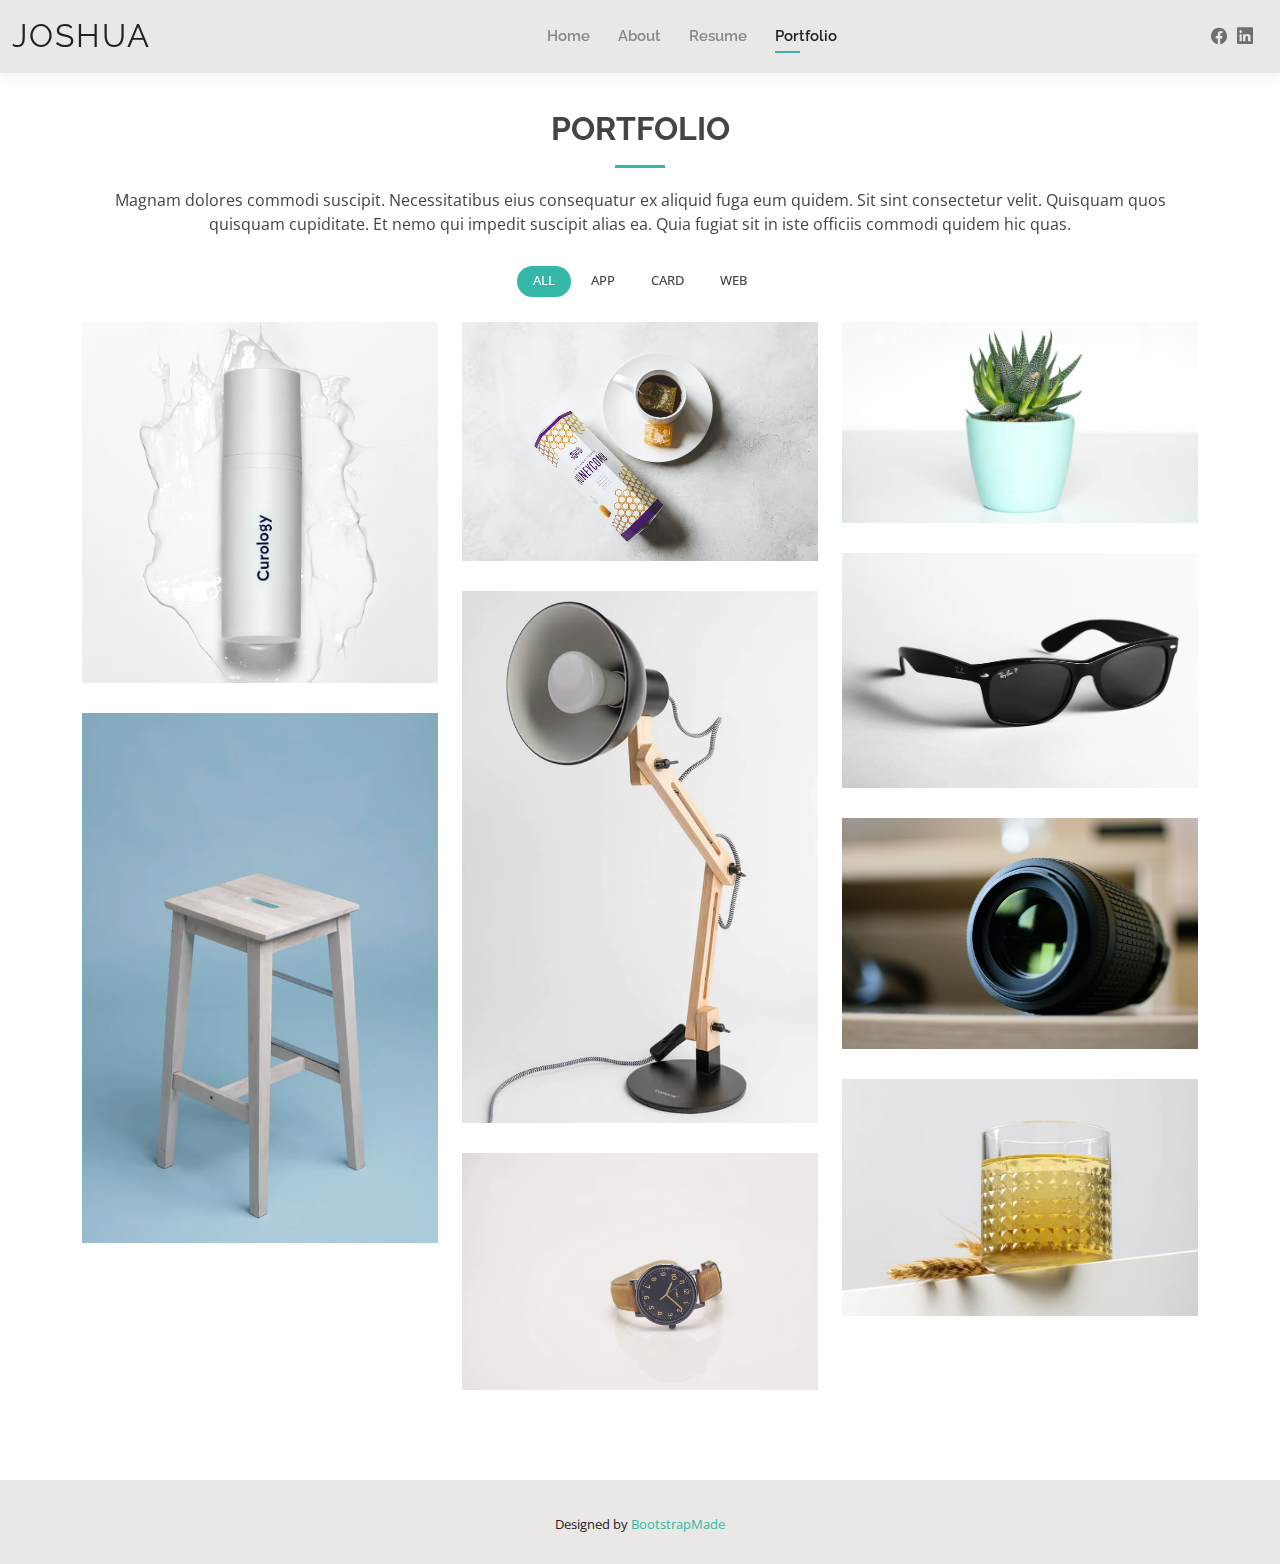
==== portfolio.html @ c03aaf52 "commit" ====
<!DOCTYPE html>
<html lang="en">

<head>
  <meta charset="utf-8">
  <meta content="width=device-width, initial-scale=1.0" name="viewport">

  <title>Portfolio - Kelly Bootstrap Template</title>
  <meta content="" name="description">
  <meta content="" name="keywords">

  <!-- Favicons -->
  <link href="assets/img/favicon.png" rel="icon">
  <link href="assets/img/apple-touch-icon.png" rel="apple-touch-icon">

  <!-- Google Fonts -->
  <link href="https://fonts.googleapis.com/css?family=Open+Sans:300,300i,400,400i,600,600i,700,700i|Raleway:300,300i,400,400i,500,500i,600,600i,700,700i|Poppins:300,300i,400,400i,500,500i,600,600i,700,700i" rel="stylesheet">

  <!-- Vendor CSS Files -->
  <link href="assets/vendor/aos/aos.css" rel="stylesheet">
  <link href="assets/vendor/bootstrap/css/bootstrap.min.css" rel="stylesheet">
  <link href="assets/vendor/bootstrap-icons/bootstrap-icons.css" rel="stylesheet">
  <link href="assets/vendor/boxicons/css/boxicons.min.css" rel="stylesheet">
  <link href="assets/vendor/glightbox/css/glightbox.min.css" rel="stylesheet">
  <link href="assets/vendor/swiper/swiper-bundle.min.css" rel="stylesheet">

  <!-- Template Main CSS File -->
  <link href="assets/css/style.css" rel="stylesheet">

  <!-- =======================================================
  * Template Name: Kelly - v4.1.0
  * Template URL: https://bootstrapmade.com/kelly-free-bootstrap-cv-resume-html-template/
  * Author: BootstrapMade.com
  * License: https://bootstrapmade.com/license/
  ======================================================== -->
</head>

<body>

  <!-- ======= Header ======= -->
  <header id="header" class="fixed-top">
    <div class="container-fluid d-flex justify-content-between align-items-center">

      <h1 class="logo me-auto me-lg-0"><a href="index.html">JOSHUA</a></h1>
      <!-- Uncomment below if you prefer to use an image logo -->
      <!-- <a href="index.html" class="logo"><img src="assets/img/logo.png" alt="" class="img-fluid"></a>-->

      <nav id="navbar" class="navbar order-last order-lg-0">
        <ul>
          <li><a href="index.html">Home</a></li>
          <li><a href="about.html">About</a></li>
          <li><a href="resume.html">Resume</a></li>
          <!-- <li><a href="services.html">Services</a></li> -->
          <li><a class="active" href="portfolio.html">Portfolio</a></li>
          <!-- <li><a href="contact.html">Contact</a></li> -->
        </ul>
        <i class="bi bi-list mobile-nav-toggle"></i>
      </nav><!-- .navbar -->

      <div class="header-social-links">
        <!-- <a href="#" class="twitter"><i class="bi bi-twitter"></i></a> -->
        <a href="https://www.facebook.com/joshua.sartin/" class="facebook"><i class="bi bi-facebook"></i></a>
        <!-- <a href="#" class="instagram"><i class="bi bi-instagram"></i></a> -->
        <a href="https://www.linkedin.com/in/joshuamsartin/" class="linkedin"><i class="bi bi-linkedin"></i></i></a>
      </div>

    </div>

  </header><!-- End Header -->

  <main id="main">

    <!-- ======= Portfolio Section ======= -->
    <section id="portfolio" class="portfolio">
      <div class="container" data-aos="fade-up">

        <div class="section-title">
          <h2>Portfolio</h2>
          <p>Magnam dolores commodi suscipit. Necessitatibus eius consequatur ex aliquid fuga eum quidem. Sit sint consectetur velit. Quisquam quos quisquam cupiditate. Et nemo qui impedit suscipit alias ea. Quia fugiat sit in iste officiis commodi quidem hic quas.</p>
        </div>

        <div class="row" data-aos="fade-up" data-aos-delay="100">
          <div class="col-lg-12 d-flex justify-content-center">
            <ul id="portfolio-flters">
              <li data-filter="*" class="filter-active">All</li>
              <li data-filter=".filter-app">App</li>
              <li data-filter=".filter-card">Card</li>
              <li data-filter=".filter-web">Web</li>
            </ul>
          </div>
        </div>

        <div class="row portfolio-container" data-aos="fade-up" data-aos-delay="200">

          <div class="col-lg-4 col-md-6 portfolio-item filter-app">
            <div class="portfolio-wrap">
              <img src="assets/img/portfolio/portfolio-1.jpg" class="img-fluid" alt="">
              <div class="portfolio-info">
                <h4>App 1</h4>
                <p>App</p>
                <div class="portfolio-links">
                  <a href="assets/img/portfolio/portfolio-1.jpg" data-gallery="portfolioGallery" class="portfolio-lightbox" title="App 1"><i class="bx bx-plus"></i></a>
                  <a href="portfolio-details.html" class="portfolio-details-lightbox" data-glightbox="type: external" title="Portfolio Details"><i class="bx bx-link"></i></a>
                </div>
              </div>
            </div>
          </div>

          <div class="col-lg-4 col-md-6 portfolio-item filter-web">
            <div class="portfolio-wrap">
              <img src="assets/img/portfolio/portfolio-2.jpg" class="img-fluid" alt="">
              <div class="portfolio-info">
                <h4>Web 3</h4>
                <p>Web</p>
                <div class="portfolio-links">
                  <a href="assets/img/portfolio/portfolio-2.jpg" data-gallery="portfolioGallery" class="portfolio-lightbox" title="Web 3"><i class="bx bx-plus"></i></a>
                  <a href="portfolio-details.html" class="portfolio-details-lightbox" data-glightbox="type: external" title="Portfolio Details"><i class="bx bx-link"></i></a>
                </div>
              </div>
            </div>
          </div>

          <div class="col-lg-4 col-md-6 portfolio-item filter-app">
            <div class="portfolio-wrap">
              <img src="assets/img/portfolio/portfolio-3.jpg" class="img-fluid" alt="">
              <div class="portfolio-info">
                <h4>App 2</h4>
                <p>App</p>
                <div class="portfolio-links">
                  <a href="assets/img/portfolio/portfolio-3.jpg" data-gallery="portfolioGallery" class="portfolio-lightbox" title="App 2"><i class="bx bx-plus"></i></a>
                  <a href="portfolio-details.html" class="portfolio-details-lightbox" data-glightbox="type: external" title="Portfolio Details"><i class="bx bx-link"></i></a>
                </div>
              </div>
            </div>
          </div>

          <div class="col-lg-4 col-md-6 portfolio-item filter-card">
            <div class="portfolio-wrap">
              <img src="assets/img/portfolio/portfolio-4.jpg" class="img-fluid" alt="">
              <div class="portfolio-info">
                <h4>Card 2</h4>
                <p>Card</p>
                <div class="portfolio-links">
                  <a href="assets/img/portfolio/portfolio-4.jpg" data-gallery="portfolioGallery" class="portfolio-lightbox" title="Card 2"><i class="bx bx-plus"></i></a>
                  <a href="portfolio-details.html" class="portfolio-details-lightbox" data-glightbox="type: external" title="Portfolio Details"><i class="bx bx-link"></i></a>
                </div>
              </div>
            </div>
          </div>

          <div class="col-lg-4 col-md-6 portfolio-item filter-web">
            <div class="portfolio-wrap">
              <img src="assets/img/portfolio/portfolio-5.jpg" class="img-fluid" alt="">
              <div class="portfolio-info">
                <h4>Web 2</h4>
                <p>Web</p>
                <div class="portfolio-links">
                  <a href="assets/img/portfolio/portfolio-5.jpg" data-gallery="portfolioGallery" class="portfolio-lightbox" title="Web 2"><i class="bx bx-plus"></i></a>
                  <a href="portfolio-details.html" class="portfolio-details-lightbox" data-glightbox="type: external" title="Portfolio Details"><i class="bx bx-link"></i></a>
                </div>
              </div>
            </div>
          </div>

          <div class="col-lg-4 col-md-6 portfolio-item filter-app">
            <div class="portfolio-wrap">
              <img src="assets/img/portfolio/portfolio-6.jpg" class="img-fluid" alt="">
              <div class="portfolio-info">
                <h4>App 3</h4>
                <p>App</p>
                <div class="portfolio-links">
                  <a href="assets/img/portfolio/portfolio-6.jpg" data-gallery="portfolioGallery" class="portfolio-lightbox" title="App 3"><i class="bx bx-plus"></i></a>
                  <a href="portfolio-details.html" class="portfolio-details-lightbox" data-glightbox="type: external" title="Portfolio Details"><i class="bx bx-link"></i></a>
                </div>
              </div>
            </div>
          </div>

          <div class="col-lg-4 col-md-6 portfolio-item filter-card">
            <div class="portfolio-wrap">
              <img src="assets/img/portfolio/portfolio-7.jpg" class="img-fluid" alt="">
              <div class="portfolio-info">
                <h4>Card 1</h4>
                <p>Card</p>
                <div class="portfolio-links">
                  <a href="assets/img/portfolio/portfolio-7.jpg" data-gallery="portfolioGallery" class="portfolio-lightbox" title="Card 1"><i class="bx bx-plus"></i></a>
                  <a href="portfolio-details.html" class="portfolio-details-lightbox" data-glightbox="type: external" title="Portfolio Details"><i class="bx bx-link"></i></a>
                </div>
              </div>
            </div>
          </div>

          <div class="col-lg-4 col-md-6 portfolio-item filter-card">
            <div class="portfolio-wrap">
              <img src="assets/img/portfolio/portfolio-8.jpg" class="img-fluid" alt="">
              <div class="portfolio-info">
                <h4>Card 3</h4>
                <p>Card</p>
                <div class="portfolio-links">
                  <a href="assets/img/portfolio/portfolio-8.jpg" data-gallery="portfolioGallery" class="portfolio-lightbox" title="Card 3"><i class="bx bx-plus"></i></a>
                  <a href="portfolio-details.html" class="portfolio-details-lightbox" data-glightbox="type: external" title="Portfolio Details"><i class="bx bx-link"></i></a>
                </div>
              </div>
            </div>
          </div>

          <div class="col-lg-4 col-md-6 portfolio-item filter-web">
            <div class="portfolio-wrap">
              <img src="assets/img/portfolio/portfolio-9.jpg" class="img-fluid" alt="">
              <div class="portfolio-info">
                <h4>Web 3</h4>
                <p>Web</p>
                <div class="portfolio-links">
                  <a href="assets/img/portfolio/portfolio-9.jpg" data-gallery="portfolioGallery" class="portfolio-lightbox" title="Web 3"><i class="bx bx-plus"></i></a>
                  <a href="portfolio-details.html" class="portfolio-details-lightbox" data-glightbox="type: external" title="Portfolio Details"><i class="bx bx-link"></i></a>
                </div>
              </div>
            </div>
          </div>

        </div>

      </div>
    </section><!-- End Portfolio Section -->

  </main><!-- End #main -->

  <!-- ======= Footer ======= -->
  <footer id="footer">
    <div class="container">
      <div class="copyright">
        <!-- &copy; Copyright <strong><span>Kelly</span></strong>. All Rights Reserved -->
      </div>
      <div class="credits">
        <!-- All the links in the footer should remain intact. -->
        <!-- You can delete the links only if you purchased the pro version. -->
        <!-- Licensing information: https://bootstrapmade.com/license/ -->
        <!-- Purchase the pro version with working PHP/AJAX contact form: https://bootstrapmade.com/kelly-free-bootstrap-cv-resume-html-template/ -->
        Designed by <a href="https://bootstrapmade.com/">BootstrapMade</a>
      </div>
    </div>
  </footer><!-- End  Footer -->

  <div id="preloader"></div>
  <a href="#" class="back-to-top d-flex align-items-center justify-content-center"><i class="bi bi-arrow-up-short"></i></a>

  <!-- Vendor JS Files -->
  <script src="assets/vendor/aos/aos.js"></script>
  <script src="assets/vendor/bootstrap/js/bootstrap.bundle.min.js"></script>
  <script src="assets/vendor/glightbox/js/glightbox.min.js"></script>
  <script src="assets/vendor/isotope-layout/isotope.pkgd.min.js"></script>
  <script src="assets/vendor/php-email-form/validate.js"></script>
  <script src="assets/vendor/purecounter/purecounter.js"></script>
  <script src="assets/vendor/swiper/swiper-bundle.min.js"></script>
  <script src="assets/vendor/waypoints/noframework.waypoints.js"></script>

  <!-- Template Main JS File -->
  <script src="assets/js/main.js"></script>

</body>

</html>
---- assets/css/style.css ----
/**
* Template Name: Kelly - v4.1.0
* Template URL: https://bootstrapmade.com/kelly-free-bootstrap-cv-resume-html-template/
* Author: BootstrapMade.com
* License: https://bootstrapmade.com/license/
*/

/*--------------------------------------------------------------
# General
--------------------------------------------------------------*/
body {
  font-family: "Open Sans", sans-serif;
  color: #444444;
}

a {
  color: #34b7a7;
  text-decoration: none;
}

a:hover {
  color: #51cdbe;
  text-decoration: none;
}

h1, h2, h3, h4, h5, h6 {
  font-family: "Raleway", sans-serif;
}

#main {
  margin-top: 50px;
}

@media (max-width: 992px) {
  #main {
    margin-top: 30px;
  }
}

/*--------------------------------------------------------------
# Preloader
--------------------------------------------------------------*/
#preloader {
  position: fixed;
  top: 0;
  left: 0;
  right: 0;
  bottom: 0;
  z-index: 9999;
  overflow: hidden;
  background: #fff;
}

#preloader:before {
  content: "";
  position: fixed;
  top: calc(50% - 30px);
  left: calc(50% - 30px);
  border: 6px solid #34b7a7;
  border-top-color: #dcf5f2;
  border-radius: 50%;
  width: 60px;
  height: 60px;
  -webkit-animation: animate-preloader 1s linear infinite;
  animation: animate-preloader 1s linear infinite;
}

@-webkit-keyframes animate-preloader {
  0% {
    transform: rotate(0deg);
  }
  100% {
    transform: rotate(360deg);
  }
}

@keyframes animate-preloader {
  0% {
    transform: rotate(0deg);
  }
  100% {
    transform: rotate(360deg);
  }
}

/*--------------------------------------------------------------
# Back to top button
--------------------------------------------------------------*/
.back-to-top {
  position: fixed;
  visibility: hidden;
  opacity: 0;
  right: 15px;
  bottom: 15px;
  z-index: 996;
  background: #34b7a7;
  width: 40px;
  height: 40px;
  border-radius: 50px;
  transition: all 0.4s;
}

.back-to-top i {
  font-size: 24px;
  color: #fff;
  line-height: 0;
}

.back-to-top:hover {
  background: #49cbbb;
  color: #fff;
}

.back-to-top.active {
  visibility: visible;
  opacity: 1;
}

/*--------------------------------------------------------------
# Header
--------------------------------------------------------------*/
#header {
  background: #e9e8e6;
  box-shadow: 0px 0px 25px 0 rgba(0, 0, 0, 0.08);
  z-index: 997;
  padding: 15px 0;
}

#header .logo {
  font-size: 32px;
  margin: 0;
  padding: 0;
  line-height: 1;
  font-weight: 400;
  letter-spacing: 2px;
  text-transform: uppercase;
}

#header .logo a {
  color: #222222;
}

#header .logo img {
  max-height: 40px;
}

@media (max-width: 992px) {
  #header .logo {
    font-size: 28px;
  }
}

/*--------------------------------------------------------------
# Header Social Links
--------------------------------------------------------------*/
.header-social-links {
  padding-right: 15px;
}

.header-social-links a {
  color: #6f6f6f;
  padding-left: 6px;
  display: inline-block;
  line-height: 0px;
  transition: 0.3s;
  font-size: 16px;
}

.header-social-links a:hover {
  color: #34b7a7;
}

/*--------------------------------------------------------------
# Navigation Menu
--------------------------------------------------------------*/
/**
* Desktop Navigation 
*/
.navbar {
  padding: 0;
}

.navbar ul {
  margin: 0;
  padding: 0;
  display: flex;
  list-style: none;
  align-items: center;
}

.navbar li {
  position: relative;
  padding: 10px 0 10px 28px;
}

.navbar a {
  display: flex;
  align-items: center;
  justify-content: space-between;
  font-family: "Raleway", sans-serif;
  font-size: 15px;
  font-weight: 600;
  color: #888888;
  white-space: nowrap;
  transition: 0.3s;
  position: relative;
}

.navbar a i {
  font-size: 12px;
  line-height: 0;
  margin-left: 5px;
}

.navbar > ul > li > a:before {
  content: "";
  position: absolute;
  width: 0;
  height: 2px;
  bottom: -5px;
  left: 0;
  background-color: #34b7a7;
  visibility: hidden;
  width: 0px;
  transition: all 0.3s ease-in-out 0s;
}

.navbar a:hover:before, .navbar li:hover > a:before, .navbar .active:before {
  visibility: visible;
  width: 25px;
}

.navbar a:hover, .navbar .active, .navbar li:hover > a {
  color: #222222;
}

.navbar .dropdown ul {
  display: block;
  position: absolute;
  left: 14px;
  top: calc(100% + 30px);
  margin: 0;
  padding: 10px 0;
  z-index: 99;
  opacity: 0;
  visibility: hidden;
  background: #fff;
  box-shadow: 0px 0px 30px rgba(127, 137, 161, 0.25);
  transition: 0.3s;
  border-radius: 4px;
}

.navbar .dropdown ul li {
  min-width: 200px;
  padding: 0;
}

.navbar .dropdown ul a {
  padding: 10px 20px;
  font-size: 15px;
  text-transform: none;
  font-weight: 600;
}

.navbar .dropdown ul a i {
  font-size: 12px;
}

.navbar .dropdown ul a:hover, .navbar .dropdown ul .active:hover, .navbar .dropdown ul li:hover > a {
  color: #34b7a7;
}

.navbar .dropdown:hover > ul {
  opacity: 1;
  top: 100%;
  visibility: visible;
}

.navbar .dropdown .dropdown ul {
  top: 0;
  left: calc(100% - 30px);
  visibility: hidden;
}

.navbar .dropdown .dropdown:hover > ul {
  opacity: 1;
  top: 0;
  left: 100%;
  visibility: visible;
}

@media (max-width: 1366px) {
  .navbar .dropdown .dropdown ul {
    left: -90%;
  }
  .navbar .dropdown .dropdown:hover > ul {
    left: -100%;
  }
}

/**
* Mobile Navigation 
*/
.mobile-nav-toggle {
  color: #222222;
  font-size: 28px;
  cursor: pointer;
  display: none;
  line-height: 0;
  transition: 0.5s;
}

.mobile-nav-toggle.bi-x {
  color: #fff;
}

@media (max-width: 991px) {
  .mobile-nav-toggle {
    display: block;
  }
  .navbar ul {
    display: none;
  }
}

.navbar-mobile {
  position: fixed;
  overflow: hidden;
  top: 0;
  right: 0;
  left: 0;
  bottom: 0;
  background: rgba(9, 9, 9, 0.9);
  transition: 0.3s;
  z-index: 999;
}

.navbar-mobile .mobile-nav-toggle {
  position: absolute;
  top: 15px;
  right: 15px;
}

.navbar-mobile ul {
  display: block;
  position: absolute;
  top: 55px;
  right: 15px;
  bottom: 15px;
  left: 15px;
  padding: 10px 0;
  border-radius: 10px;
  background-color: #fff;
  overflow-y: auto;
  transition: 0.3s;
}

.navbar-mobile a {
  font-size: 15px;
  padding-right: 15px;
  color: #222222;
}

.navbar-mobile a:hover, .navbar-mobile .active, .navbar-mobile li:hover > a {
  color: #34b7a7;
}

.navbar-mobile .getstarted {
  margin: 15px;
}

.navbar-mobile .dropdown ul {
  position: static;
  display: none;
  margin: 10px 20px;
  padding: 10px 0;
  z-index: 99;
  opacity: 1;
  visibility: visible;
  background: #fff;
  box-shadow: 0px 0px 30px rgba(127, 137, 161, 0.25);
}

.navbar-mobile .dropdown ul li {
  min-width: 200px;
}

.navbar-mobile .dropdown ul a {
  padding: 10px 20px;
}

.navbar-mobile .dropdown ul a i {
  font-size: 12px;
}

.navbar-mobile .dropdown ul a:hover, .navbar-mobile .dropdown ul .active:hover, .navbar-mobile .dropdown ul li:hover > a {
  color: #34b7a7;
}

.navbar-mobile .dropdown > .dropdown-active {
  display: block;
}

/*--------------------------------------------------------------
# Hero Section
--------------------------------------------------------------*/
#hero {
  width: 100%;
  height: 100vh;
  background: url("../img/hero-bg.jpg") top right;
  background-size: cover;
}

#hero .container {
  padding-top: 70px;
  position: relative;
}

@media (max-width: 992px) {
  #hero .container {
    padding-top: 58px;
  }
}

#hero h1 {
  margin: 0;
  font-size: 48px;
  font-weight: 700;
  line-height: 56px;
  color: #222222;
}

#hero h2 {
  color: #6f6f6f;
  margin: 10px 0 0 0;
  font-size: 22px;
}

#hero .btn-about {
  font-family: "Raleway", sans-serif;
  text-transform: uppercase;
  font-weight: 600;
  font-size: 12px;
  letter-spacing: 1px;
  display: inline-block;
  padding: 12px 40px;
  border-radius: 50px;
  transition: 0.5s;
  margin-top: 30px;
  color: #fff;
  background: #34b7a7;
}

#hero .btn-about:hover {
  background: #3dc8b7;
}

/* @media (min-width: 1024px) {
  #hero {
    background-attachment: fixed;
  }
} */

@media (max-width: 2000px) {
  #hero:before {
    content: "";
    background: rgba(255, 255, 255, 0.8);
    position: absolute;
    bottom: 0;
    top: 0;
    left: 0;
    right: 0;
  }
  #hero h1 {
    font-size: 28px;
    line-height: 36px;
  }
  #hero h2 {
    font-size: 18px;
    line-height: 24px;
  }
}

/*--------------------------------------------------------------
# Sections General
--------------------------------------------------------------*/
section {
  padding: 60px 0;
}

.section-bg {
  background-color: #e7f8f6;
}

.section-title {
  text-align: center;
  padding-bottom: 30px;
}

.section-title h2 {
  font-size: 32px;
  font-weight: bold;
  text-transform: uppercase;
  margin-bottom: 20px;
  padding-bottom: 20px;
  position: relative;
}

.section-title h2::after {
  content: '';
  position: absolute;
  display: block;
  width: 50px;
  height: 3px;
  background: #34b7a7;
  bottom: 0;
  left: calc(50% - 25px);
}

.section-title p {
  margin-bottom: 0;
}

/*--------------------------------------------------------------
# Cta
--------------------------------------------------------------*/
.cta {
  background: linear-gradient(rgba(0, 0, 0, 0.6), rgba(0, 0, 0, 0.6)), url("../img/bg-1.jpg") fixed center center;
  background-size: cover;
  padding: 80px 0;
}

.cta h3 {
  color: #fff;
  font-size: 28px;
  font-weight: 700;
}

.cta p {
  color: #fff;
}

.cta .cta-btn {
  font-family: "Raleway", sans-serif;
  text-transform: uppercase;
  font-weight: 500;
  font-size: 16px;
  letter-spacing: 1px;
  display: inline-block;
  padding: 8px 20px;
  border-radius: 2px;
  transition: 0.5s;
  margin: 10px;
  border: 2px solid #fff;
  color: #fff;
}

.cta .cta-btn:hover {
  background: #34b7a7;
  border: 2px solid #34b7a7;
}

@media (max-width: 1024px) {
  .cta {
    background-attachment: scroll;
  }
}

@media (min-width: 769px) {
  .cta .cta-btn-container {
    display: flex;
    align-items: center;
    justify-content: flex-end;
  }
}

/*--------------------------------------------------------------
# About
--------------------------------------------------------------*/
.about .content h3 {
  font-weight: 700;
  font-size: 26px;
  color: #555555;
}

.about .content ul {
  list-style: none;
  padding: 0;
}

.about .content ul li {
  padding-bottom: 10px;
}

.about .content ul i {
  font-size: 20px;
  padding-right: 2px;
  color: #34b7a7;
}

.about .content p:last-child {
  margin-bottom: 0;
}

/*--------------------------------------------------------------
# Skills
--------------------------------------------------------------*/
.skills .progress {
  height: 60px;
  display: block;
  background: none;
  border-radius: 0;
}

.skills .progress .skill {
  padding: 10px 0;
  margin: 0 0 6px 0;
  text-transform: uppercase;
  display: block;
  font-weight: 600;
  font-family: "Poppins", sans-serif;
  color: #222222;
}

.skills .progress .skill .val {
  float: right;
  font-style: normal;
}

.skills .progress-bar-wrap {
  background: #f3f3f3;
}

.skills .progress-bar {
  width: 1px;
  height: 10px;
  transition: .9s;
  background-color: #34b7a7;
}

/*--------------------------------------------------------------
# Facts
--------------------------------------------------------------*/
.facts .counters span {
  font-size: 48px;
  display: block;
  color: #34b7a7;
}

.facts .counters p {
  padding: 0;
  margin: 0 0 20px 0;
  font-family: "Raleway", sans-serif;
  font-size: 14px;
}

/*--------------------------------------------------------------
# Testimonials
--------------------------------------------------------------*/
.testimonials .section-header {
  margin-bottom: 40px;
}

.testimonials .testimonial-item {
  text-align: center;
}

.testimonials .testimonial-item .testimonial-img {
  width: 120px;
  border-radius: 50%;
  border: 4px solid #fff;
  margin: 0 auto;
}

.testimonials .testimonial-item h3 {
  font-size: 20px;
  font-weight: bold;
  margin: 10px 0 5px 0;
  color: #111;
}

.testimonials .testimonial-item h4 {
  font-size: 14px;
  color: #999;
  margin: 0 0 15px 0;
}

.testimonials .testimonial-item .quote-icon-left, .testimonials .testimonial-item .quote-icon-right {
  color: #c8efea;
  font-size: 26px;
}

.testimonials .testimonial-item .quote-icon-left {
  display: inline-block;
  left: -5px;
  position: relative;
}

.testimonials .testimonial-item .quote-icon-right {
  display: inline-block;
  right: -5px;
  position: relative;
  top: 10px;
}

.testimonials .testimonial-item p {
  font-style: italic;
  margin: 0 auto 15px auto;
}

@media (min-width: 992px) {
  .testimonials .testimonial-item p {
    width: 80%;
  }
}

.testimonials .swiper-pagination {
  margin-top: 20px;
  position: relative;
}

.testimonials .swiper-pagination .swiper-pagination-bullet {
  width: 12px;
  height: 12px;
  background-color: #fff;
  opacity: 1;
  border: 1px solid #34b7a7;
}

.testimonials .swiper-pagination .swiper-pagination-bullet-active {
  background-color: #34b7a7;
}

/*--------------------------------------------------------------
# Resume
--------------------------------------------------------------*/
.resume .resume-title {
  font-size: 26px;
  font-weight: 400;
  margin-top: 20px;
  margin-bottom: 20px;
  color: #222222;
}

.resume .resume-item {
  padding: 0 0 20px 20px;
  margin-top: -2px;
  border-left: 2px solid #34b7a7;
  position: relative;
}

.resume .resume-item h4 {
  line-height: 18px;
  font-size: 18px;
  font-weight: 600;
  font-family: "Poppins", sans-serif;
  color: #1d685f;
  margin-bottom: 10px;
}

.resume .resume-item h5 {
  font-size: 16px;
  background: #effbf9;
  padding: 5px 15px;
  display: inline-block;
  font-weight: 600;
  margin-bottom: 10px;
  color: #34b7a7;
}

.resume .resume-item ul {
  padding-left: 20px;
}

.resume .resume-item ul li {
  padding-bottom: 10px;
}

.resume .resume-item:last-child {
  padding-bottom: 0;
}

.resume .resume-item::before {
  content: "";
  position: absolute;
  width: 16px;
  height: 16px;
  border-radius: 50px;
  left: -9px;
  top: 0;
  background: #fff;
  border: 2px solid #34b7a7;
}

/*--------------------------------------------------------------
# Services
--------------------------------------------------------------*/
.services .icon-box {
  text-align: center;
  padding: 70px 20px 80px 20px;
  transition: all ease-in-out 0.3s;
  background: #fff;
  box-shadow: 0px 0 35px 0 rgba(0, 0, 0, 0.08);
}

.services .icon-box .icon {
  margin: 0 auto;
  width: 100px;
  height: 100px;
  display: flex;
  align-items: center;
  justify-content: center;
  transition: ease-in-out 0.3s;
  position: relative;
}

.services .icon-box .icon i {
  font-size: 36px;
  transition: 0.5s;
  position: relative;
}

.services .icon-box .icon svg {
  position: absolute;
  top: 0;
  left: 0;
}

.services .icon-box .icon svg path {
  transition: 0.5s;
  fill: #f5f5f5;
}

.services .icon-box h4 {
  font-weight: 600;
  margin: 10px 0 15px 0;
  font-size: 22px;
}

.services .icon-box h4 a {
  color: #222222;
  transition: ease-in-out 0.3s;
}

.services .icon-box p {
  line-height: 24px;
  font-size: 14px;
  margin-bottom: 0;
}

.services .iconbox-blue i {
  color: #47aeff;
}

.services .iconbox-blue:hover .icon i {
  color: #fff;
}

.services .iconbox-blue:hover .icon path {
  fill: #47aeff;
}

.services .iconbox-orange i {
  color: #ffa76e;
}

.services .iconbox-orange:hover .icon i {
  color: #fff;
}

.services .iconbox-orange:hover .icon path {
  fill: #ffa76e;
}

.services .iconbox-pink i {
  color: #e80368;
}

.services .iconbox-pink:hover .icon i {
  color: #fff;
}

.services .iconbox-pink:hover .icon path {
  fill: #e80368;
}

.services .iconbox-yellow i {
  color: #ffbb2c;
}

.services .iconbox-yellow:hover .icon i {
  color: #fff;
}

.services .iconbox-yellow:hover .icon path {
  fill: #ffbb2c;
}

.services .iconbox-red i {
  color: #ff5828;
}

.services .iconbox-red:hover .icon i {
  color: #fff;
}

.services .iconbox-red:hover .icon path {
  fill: #ff5828;
}

.services .iconbox-teal i {
  color: #11dbcf;
}

.services .iconbox-teal:hover .icon i {
  color: #fff;
}

.services .iconbox-teal:hover .icon path {
  fill: #11dbcf;
}

/*--------------------------------------------------------------
# Portfolio
--------------------------------------------------------------*/
.portfolio .portfolio-item {
  margin-bottom: 30px;
}

.portfolio #portfolio-flters {
  padding: 0;
  margin: 0 auto 20px auto;
  list-style: none;
  text-align: center;
}

.portfolio #portfolio-flters li {
  cursor: pointer;
  display: inline-block;
  padding: 8px 16px 10px 16px;
  font-size: 13px;
  font-weight: 500;
  line-height: 1;
  text-transform: uppercase;
  color: #444444;
  margin-bottom: 5px;
  transition: all 0.3s ease-in-out;
  border-radius: 50px;
}

.portfolio #portfolio-flters li:hover, .portfolio #portfolio-flters li.filter-active {
  color: #fff;
  background: #34b7a7;
}

.portfolio #portfolio-flters li:last-child {
  margin-right: 0;
}

.portfolio .portfolio-wrap {
  transition: 0.3s;
  position: relative;
  overflow: hidden;
  z-index: 1;
  background: rgba(34, 34, 34, 0.6);
}

.portfolio .portfolio-wrap::before {
  content: "";
  background: rgba(34, 34, 34, 0.6);
  position: absolute;
  left: 0;
  right: 0;
  top: 0;
  bottom: 0;
  transition: all ease-in-out 0.3s;
  z-index: 2;
  opacity: 0;
}

.portfolio .portfolio-wrap img {
  transition: all ease-in-out 0.3s;
}

.portfolio .portfolio-wrap .portfolio-info {
  opacity: 0;
  position: absolute;
  top: 0;
  left: 0;
  right: 0;
  bottom: 0;
  z-index: 3;
  transition: all ease-in-out 0.3s;
  display: flex;
  flex-direction: column;
  justify-content: flex-end;
  align-items: flex-start;
  padding: 20px;
}

.portfolio .portfolio-wrap .portfolio-info h4 {
  font-size: 20px;
  color: #fff;
  font-weight: 600;
}

.portfolio .portfolio-wrap .portfolio-info p {
  color: rgba(255, 255, 255, 0.7);
  font-size: 14px;
  text-transform: uppercase;
  padding: 0;
  margin: 0;
  font-style: italic;
}

.portfolio .portfolio-wrap .portfolio-links {
  text-align: center;
  z-index: 4;
}

.portfolio .portfolio-wrap .portfolio-links a {
  color: #fff;
  margin: 0 5px 0 0;
  font-size: 28px;
  display: inline-block;
  transition: 0.3s;
}

.portfolio .portfolio-wrap .portfolio-links a:hover {
  color: #78d9cd;
}

.portfolio .portfolio-wrap:hover::before {
  opacity: 1;
}

.portfolio .portfolio-wrap:hover img {
  transform: scale(1.2);
}

.portfolio .portfolio-wrap:hover .portfolio-info {
  opacity: 1;
}

/*--------------------------------------------------------------
# Portfolio Details
--------------------------------------------------------------*/
.portfolio-details {
  padding-top: 0;
}

.portfolio-details .portfolio-details-slider img {
  width: 100%;
}

.portfolio-details .portfolio-details-slider .swiper-pagination {
  margin-top: 20px;
  position: relative;
}

.portfolio-details .portfolio-details-slider .swiper-pagination .swiper-pagination-bullet {
  width: 12px;
  height: 12px;
  background-color: #fff;
  opacity: 1;
  border: 1px solid #34b7a7;
}

.portfolio-details .portfolio-details-slider .swiper-pagination .swiper-pagination-bullet-active {
  background-color: #34b7a7;
}

.portfolio-details .portfolio-info {
  padding: 30px;
  box-shadow: 0px 0 30px rgba(34, 34, 34, 0.08);
}

.portfolio-details .portfolio-info h3 {
  font-size: 22px;
  font-weight: 700;
  margin-bottom: 20px;
  padding-bottom: 20px;
  border-bottom: 1px solid #eee;
}

.portfolio-details .portfolio-info ul {
  list-style: none;
  padding: 0;
  font-size: 15px;
}

.portfolio-details .portfolio-info ul li + li {
  margin-top: 10px;
}

.portfolio-details .portfolio-description {
  padding-top: 30px;
}

.portfolio-details .portfolio-description h2 {
  font-size: 26px;
  font-weight: 700;
  margin-bottom: 20px;
}

.portfolio-details .portfolio-description p {
  padding: 0;
}

/*--------------------------------------------------------------
# Contact
--------------------------------------------------------------*/
.contact .info {
  width: 100%;
  background: #fff;
}

.contact .info i {
  font-size: 20px;
  color: #34b7a7;
  float: left;
  width: 44px;
  height: 44px;
  background: #effbf9;
  display: flex;
  justify-content: center;
  align-items: center;
  border-radius: 50px;
  transition: all 0.3s ease-in-out;
}

.contact .info h4 {
  padding: 0 0 0 60px;
  font-size: 22px;
  font-weight: 600;
  margin-bottom: 5px;
  color: #222222;
}

.contact .info p {
  padding: 0 0 0 60px;
  margin-bottom: 0;
  font-size: 14px;
  color: #555555;
}

.contact .info .email, .contact .info .phone {
  margin-top: 40px;
}

.contact .info .email:hover i, .contact .info .address:hover i, .contact .info .phone:hover i {
  background: #34b7a7;
  color: #fff;
}

.contact .php-email-form {
  width: 100%;
  background: #fff;
}

.contact .php-email-form .form-group {
  padding-bottom: 8px;
}

.contact .php-email-form .error-message {
  display: none;
  color: #fff;
  background: #ed3c0d;
  text-align: center;
  padding: 15px;
  font-weight: 600;
}

.contact .php-email-form .sent-message {
  display: none;
  color: #fff;
  background: #18d26e;
  text-align: center;
  padding: 15px;
  font-weight: 600;
}

.contact .php-email-form .loading {
  display: none;
  background: #fff;
  text-align: center;
  padding: 15px;
}

.contact .php-email-form .loading:before {
  content: "";
  display: inline-block;
  border-radius: 50%;
  width: 24px;
  height: 24px;
  margin: 0 10px -6px 0;
  border: 3px solid #18d26e;
  border-top-color: #eee;
  -webkit-animation: animate-loading 1s linear infinite;
  animation: animate-loading 1s linear infinite;
}

.contact .php-email-form input, .contact .php-email-form textarea {
  border-radius: 4px;
  box-shadow: none;
  font-size: 14px;
}

.contact .php-email-form input:focus, .contact .php-email-form textarea:focus {
  border-color: #34b7a7;
}

.contact .php-email-form input {
  height: 44px;
}

.contact .php-email-form textarea {
  padding: 10px 12px;
}

.contact .php-email-form button[type="submit"] {
  background: #34b7a7;
  border: 0;
  padding: 10px 30px 12px 30px;
  color: #fff;
  transition: 0.4s;
  border-radius: 50px;
}

.contact .php-email-form button[type="submit"]:hover {
  background: #3dc8b7;
}

@-webkit-keyframes animate-loading {
  0% {
    transform: rotate(0deg);
  }
  100% {
    transform: rotate(360deg);
  }
}

@keyframes animate-loading {
  0% {
    transform: rotate(0deg);
  }
  100% {
    transform: rotate(360deg);
  }
}

/*--------------------------------------------------------------
# Footer
--------------------------------------------------------------*/
#footer {
  background: #e9e8e6;
  padding: 30px 0;
  color: #222222;
  font-size: 14px;
  text-align: center;
}

#footer .credits {
  padding-top: 5px;
  font-size: 13px;
}

#footer .credits a {
  color: #34b7a7;
}
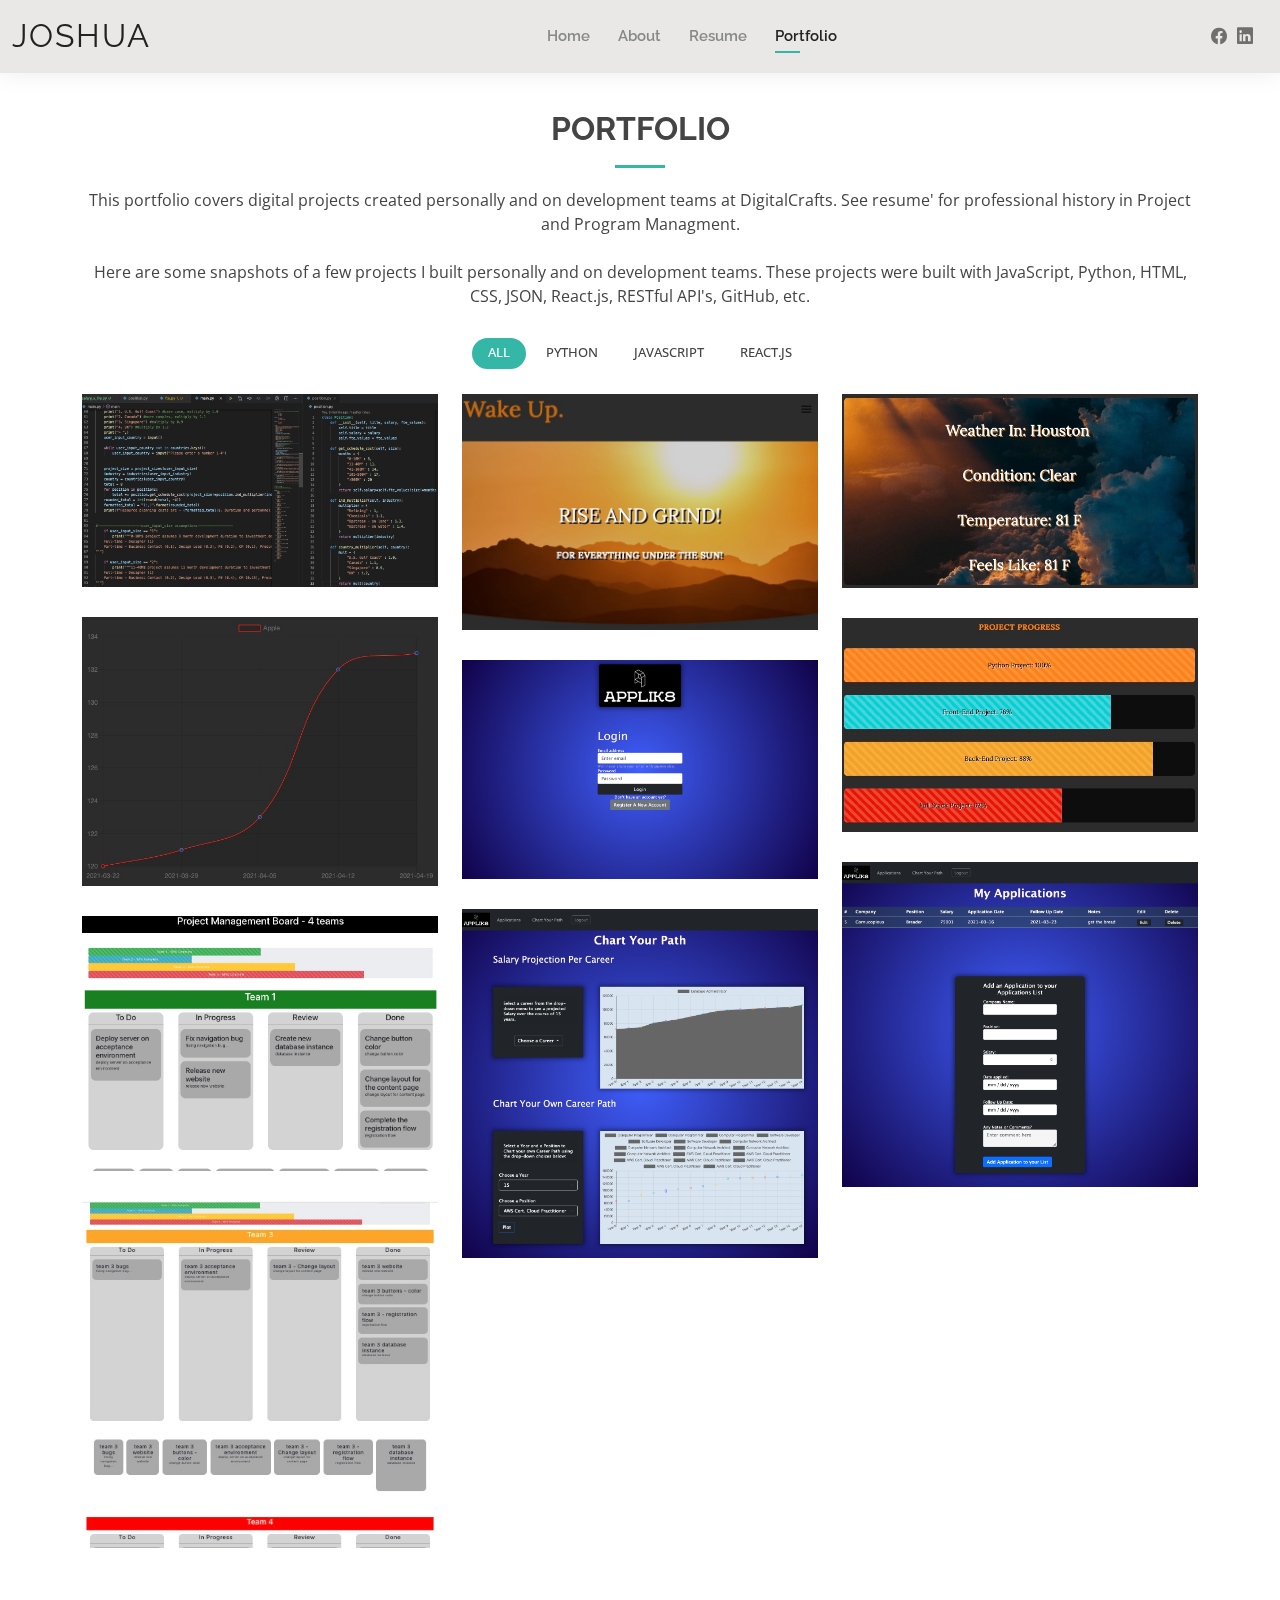
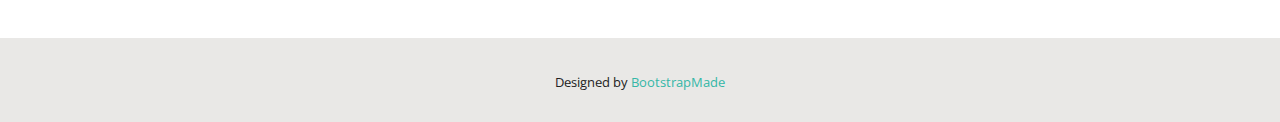
==== commit 17f0c2e3: "major portfolio updates" ====
--- a/portfolio.html
+++ b/portfolio.html
@@ -5,7 +5,7 @@
   <meta charset="utf-8">
   <meta content="width=device-width, initial-scale=1.0" name="viewport">
 
-  <title>Portfolio - Kelly Bootstrap Template</title>
+  <title>Portfolio - Joshua Sartin</title>
   <meta content="" name="description">
   <meta content="" name="keywords">
 
@@ -76,143 +76,162 @@
 
         <div class="section-title">
           <h2>Portfolio</h2>
-          <p>Magnam dolores commodi suscipit. Necessitatibus eius consequatur ex aliquid fuga eum quidem. Sit sint consectetur velit. Quisquam quos quisquam cupiditate. Et nemo qui impedit suscipit alias ea. Quia fugiat sit in iste officiis commodi quidem hic quas.</p>
+          <p>
+            This portfolio covers digital projects created personally and on development teams at DigitalCrafts. See resume' for professional history in Project and Program Managment. 
+            <br>
+            <br>
+            Here are some snapshots of a few projects I built personally and on development teams. These projects were built with JavaScript, Python, HTML, CSS, JSON, React.js, RESTful API's, GitHub, etc. 
+          </p>
         </div>
 
         <div class="row" data-aos="fade-up" data-aos-delay="100">
           <div class="col-lg-12 d-flex justify-content-center">
             <ul id="portfolio-flters">
               <li data-filter="*" class="filter-active">All</li>
-              <li data-filter=".filter-app">App</li>
-              <li data-filter=".filter-card">Card</li>
-              <li data-filter=".filter-web">Web</li>
+              <li data-filter=".filter-Python">Python</li>
+              <li data-filter=".filter-JavaScript">JavaScript</li>
+              <li data-filter=".filter-React">React.js</li>
             </ul>
           </div>
         </div>
 
         <div class="row portfolio-container" data-aos="fade-up" data-aos-delay="200">
 
-          <div class="col-lg-4 col-md-6 portfolio-item filter-app">
+          <div class="col-lg-4 col-md-6 portfolio-item filter-Python">
             <div class="portfolio-wrap">
               <img src="assets/img/portfolio/portfolio-1.jpg" class="img-fluid" alt="">
               <div class="portfolio-info">
-                <h4>App 1</h4>
-                <p>App</p>
-                <div class="portfolio-links">
-                  <a href="assets/img/portfolio/portfolio-1.jpg" data-gallery="portfolioGallery" class="portfolio-lightbox" title="App 1"><i class="bx bx-plus"></i></a>
-                  <a href="portfolio-details.html" class="portfolio-details-lightbox" data-glightbox="type: external" title="Portfolio Details"><i class="bx bx-link"></i></a>
-                </div>
-              </div>
-            </div>
-          </div>
-
-          <div class="col-lg-4 col-md-6 portfolio-item filter-web">
+                <h4>Resource Planning</h4>
+                <p>Python project created to estimate resources needed to develop a project in an early stage</p>
+                <div class="portfolio-links">
+                  <a href="assets/img/portfolio/portfolio-1.jpg" data-gallery="portfolioGallery" class="portfolio-lightbox" title="Python - Resource Estimate example"><i class="bx bx-plus"></i></a>
+                  <!-- <a href="portfolio-details.html" class="portfolio-details-lightbox" data-glightbox="type: external" title="Portfolio Details"><i class="bx bx-link"></i></a> -->
+                </div>
+              </div>
+            </div>
+          </div>
+
+          <div class="col-lg-4 col-md-6 portfolio-item filter-JavaScript">
             <div class="portfolio-wrap">
               <img src="assets/img/portfolio/portfolio-2.jpg" class="img-fluid" alt="">
               <div class="portfolio-info">
-                <h4>Web 3</h4>
-                <p>Web</p>
-                <div class="portfolio-links">
-                  <a href="assets/img/portfolio/portfolio-2.jpg" data-gallery="portfolioGallery" class="portfolio-lightbox" title="Web 3"><i class="bx bx-plus"></i></a>
-                  <a href="portfolio-details.html" class="portfolio-details-lightbox" data-glightbox="type: external" title="Portfolio Details"><i class="bx bx-link"></i></a>
-                </div>
-              </div>
-            </div>
-          </div>
-
-          <div class="col-lg-4 col-md-6 portfolio-item filter-app">
+                <h4>Wake-Up-App Header</h4>
+                <p>Morning app created to provide motivational quotes, etc.</p>
+                <div class="portfolio-links">
+                  <a href="assets/img/portfolio/portfolio-2.jpg" data-gallery="portfolioGallery" class="portfolio-lightbox" title="Wake-Up-App header"><i class="bx bx-plus"></i></a>
+                  <!-- <a href="portfolio-details.html" class="portfolio-details-lightbox" data-glightbox="type: external" title="Portfolio Details"><i class="bx bx-link"></i></a> -->
+                </div>
+              </div>
+            </div>
+          </div>
+
+          <div class="col-lg-4 col-md-6 portfolio-item filter-JavaScript">
             <div class="portfolio-wrap">
               <img src="assets/img/portfolio/portfolio-3.jpg" class="img-fluid" alt="">
               <div class="portfolio-info">
-                <h4>App 2</h4>
-                <p>App</p>
-                <div class="portfolio-links">
-                  <a href="assets/img/portfolio/portfolio-3.jpg" data-gallery="portfolioGallery" class="portfolio-lightbox" title="App 2"><i class="bx bx-plus"></i></a>
-                  <a href="portfolio-details.html" class="portfolio-details-lightbox" data-glightbox="type: external" title="Portfolio Details"><i class="bx bx-link"></i></a>
-                </div>
-              </div>
-            </div>
-          </div>
-
-          <div class="col-lg-4 col-md-6 portfolio-item filter-card">
+                <h4>Wake-Up-App - Weather</h4>
+                <p>As part of the Wake-Up-App, pulled data from API for local weather for the day</p>
+                <div class="portfolio-links">
+                  <a href="assets/img/portfolio/portfolio-3.jpg" data-gallery="portfolioGallery" class="portfolio-lightbox" title="Weather for Wake-Up-App"><i class="bx bx-plus"></i></a>
+                  <!-- <a href="portfolio-details.html" class="portfolio-details-lightbox" data-glightbox="type: external" title="Portfolio Details"><i class="bx bx-link"></i></a> -->
+                </div>
+              </div>
+            </div>
+          </div>
+
+          <div class="col-lg-4 col-md-6 portfolio-item filter-JavaScript">
             <div class="portfolio-wrap">
               <img src="assets/img/portfolio/portfolio-4.jpg" class="img-fluid" alt="">
               <div class="portfolio-info">
-                <h4>Card 2</h4>
-                <p>Card</p>
-                <div class="portfolio-links">
-                  <a href="assets/img/portfolio/portfolio-4.jpg" data-gallery="portfolioGallery" class="portfolio-lightbox" title="Card 2"><i class="bx bx-plus"></i></a>
-                  <a href="portfolio-details.html" class="portfolio-details-lightbox" data-glightbox="type: external" title="Portfolio Details"><i class="bx bx-link"></i></a>
-                </div>
-              </div>
-            </div>
-          </div>
-
-          <div class="col-lg-4 col-md-6 portfolio-item filter-web">
+                <h4>Wake-Up-App Stock Updates</h4>
+                <p>Part of the Wake-Up-App, pulled data from a stock API to provide stock updates on chosen stocks</p>
+                <div class="portfolio-links">
+                  <a href="assets/img/portfolio/portfolio-4.jpg" data-gallery="portfolioGallery" class="portfolio-lightbox" title="Stock Updates for Wake-Up-App, slides right and provides stock updates for 5 chosen stocks"><i class="bx bx-plus"></i></a>
+                  <!-- <a href="portfolio-details.html" class="portfolio-details-lightbox" data-glightbox="type: external" title="Portfolio Details"><i class="bx bx-link"></i></a> -->
+                </div>
+              </div>
+            </div>
+          </div>
+
+          <div class="col-lg-4 col-md-6 portfolio-item filter-JavaScript">
             <div class="portfolio-wrap">
               <img src="assets/img/portfolio/portfolio-5.jpg" class="img-fluid" alt="">
               <div class="portfolio-info">
-                <h4>Web 2</h4>
-                <p>Web</p>
-                <div class="portfolio-links">
-                  <a href="assets/img/portfolio/portfolio-5.jpg" data-gallery="portfolioGallery" class="portfolio-lightbox" title="Web 2"><i class="bx bx-plus"></i></a>
-                  <a href="portfolio-details.html" class="portfolio-details-lightbox" data-glightbox="type: external" title="Portfolio Details"><i class="bx bx-link"></i></a>
-                </div>
-              </div>
-            </div>
-          </div>
-
-          <div class="col-lg-4 col-md-6 portfolio-item filter-app">
+                <h4>Wake-Up-App - Project Progress</h4>
+                <p>Part of the Wake-Up-App. Allows user to track progress on personal projects. </p>
+                <div class="portfolio-links">
+                  <a href="assets/img/portfolio/portfolio-5.jpg" data-gallery="portfolioGallery" class="portfolio-lightbox" title="Personal Project Progress tracking - Wake-Up-App"><i class="bx bx-plus"></i></a>
+                  <!-- <a href="portfolio-details.html" class="portfolio-details-lightbox" data-glightbox="type: external" title="Portfolio Details"><i class="bx bx-link"></i></a> -->
+                </div>
+              </div>
+            </div>
+          </div>
+
+          <div class="col-lg-4 col-md-6 portfolio-item filter-JavaScript">
             <div class="portfolio-wrap">
               <img src="assets/img/portfolio/portfolio-6.jpg" class="img-fluid" alt="">
               <div class="portfolio-info">
-                <h4>App 3</h4>
-                <p>App</p>
-                <div class="portfolio-links">
-                  <a href="assets/img/portfolio/portfolio-6.jpg" data-gallery="portfolioGallery" class="portfolio-lightbox" title="App 3"><i class="bx bx-plus"></i></a>
-                  <a href="portfolio-details.html" class="portfolio-details-lightbox" data-glightbox="type: external" title="Portfolio Details"><i class="bx bx-link"></i></a>
-                </div>
-              </div>
-            </div>
-          </div>
-
-          <div class="col-lg-4 col-md-6 portfolio-item filter-card">
+                <h4>Applik8 Login / Register page</h4>
+                <p>App that enables personal career goals and salary estimation of future career goals.</p>
+                <div class="portfolio-links">
+                  <a href="assets/img/portfolio/portfolio-6.jpg" data-gallery="portfolioGallery" class="portfolio-lightbox" title="Login/Register page of Applik8"><i class="bx bx-plus"></i></a>
+                  <!-- <a href="portfolio-details.html" class="portfolio-details-lightbox" data-glightbox="type: external" title="Portfolio Details"><i class="bx bx-link"></i></a> -->
+                </div>
+              </div>
+            </div>
+          </div>
+
+          <div class="col-lg-4 col-md-6 portfolio-item filter-JavaScript">
             <div class="portfolio-wrap">
               <img src="assets/img/portfolio/portfolio-7.jpg" class="img-fluid" alt="">
               <div class="portfolio-info">
-                <h4>Card 1</h4>
-                <p>Card</p>
-                <div class="portfolio-links">
-                  <a href="assets/img/portfolio/portfolio-7.jpg" data-gallery="portfolioGallery" class="portfolio-lightbox" title="Card 1"><i class="bx bx-plus"></i></a>
-                  <a href="portfolio-details.html" class="portfolio-details-lightbox" data-glightbox="type: external" title="Portfolio Details"><i class="bx bx-link"></i></a>
-                </div>
-              </div>
-            </div>
-          </div>
-
-          <div class="col-lg-4 col-md-6 portfolio-item filter-card">
+                <h4>Applik8 - Save Application info</h4>
+                <p>This page of Applik8 enables user to save application info and create alerts for follow-up on application status.</p>
+                <div class="portfolio-links">
+                  <a href="assets/img/portfolio/portfolio-7.jpg" data-gallery="portfolioGallery" class="portfolio-lightbox" title="Applik8. This page of Applik8 enables saving application data and creates alerts for follow-up"><i class="bx bx-plus"></i></a>
+                  <!-- <a href="portfolio-details.html" class="portfolio-details-lightbox" data-glightbox="type: external" title="Portfolio Details"><i class="bx bx-link"></i></a> -->
+                </div>
+              </div>
+            </div>
+          </div>
+
+          <div class="col-lg-4 col-md-6 portfolio-item filter-JavaScript">
             <div class="portfolio-wrap">
               <img src="assets/img/portfolio/portfolio-8.jpg" class="img-fluid" alt="">
               <div class="portfolio-info">
-                <h4>Card 3</h4>
-                <p>Card</p>
-                <div class="portfolio-links">
-                  <a href="assets/img/portfolio/portfolio-8.jpg" data-gallery="portfolioGallery" class="portfolio-lightbox" title="Card 3"><i class="bx bx-plus"></i></a>
-                  <a href="portfolio-details.html" class="portfolio-details-lightbox" data-glightbox="type: external" title="Portfolio Details"><i class="bx bx-link"></i></a>
-                </div>
-              </div>
-            </div>
-          </div>
-
-          <div class="col-lg-4 col-md-6 portfolio-item filter-web">
+                <h4>Applik8 - Chart Your Path</h4>
+                <p>This page of Applik8 allows personal career goal setting and salary of future goals by year. </p>
+                <div class="portfolio-links">
+                  <a href="assets/img/portfolio/portfolio-8.jpg" data-gallery="portfolioGallery" class="portfolio-lightbox" title="Chart Your Path portion of Applik8. Allows for personal career goals and future salary estimation."><i class="bx bx-plus"></i></a>
+                  <!-- <a href="portfolio-details.html" class="portfolio-details-lightbox" data-glightbox="type: external" title="Portfolio Details"><i class="bx bx-link"></i></a> -->
+                </div>
+              </div>
+            </div>
+          </div>
+
+          <div class="col-lg-4 col-md-6 portfolio-item filter-React">
             <div class="portfolio-wrap">
               <img src="assets/img/portfolio/portfolio-9.jpg" class="img-fluid" alt="">
               <div class="portfolio-info">
-                <h4>Web 3</h4>
-                <p>Web</p>
-                <div class="portfolio-links">
-                  <a href="assets/img/portfolio/portfolio-9.jpg" data-gallery="portfolioGallery" class="portfolio-lightbox" title="Web 3"><i class="bx bx-plus"></i></a>
-                  <a href="portfolio-details.html" class="portfolio-details-lightbox" data-glightbox="type: external" title="Portfolio Details"><i class="bx bx-link"></i></a>
+                <h4>PM Board for 4 Dev Teams</h4>
+                <p>Created Project Management Scrum Board for tracking 4 Dev team progress. </p>
+                <div class="portfolio-links">
+                  <a href="assets/img/portfolio/portfolio-9.jpg" data-gallery="portfolioGallery" class="portfolio-lightbox" title="PM Board to track progress of 4 teams"><i class="bx bx-plus"></i></a>
+                  <!-- <a href="portfolio-details.html" class="portfolio-details-lightbox" data-glightbox="type: external" title="Portfolio Details"><i class="bx bx-link"></i></a> -->
+                </div>
+              </div>
+            </div>
+          </div>
+
+          <div class="col-lg-4 col-md-6 portfolio-item filter-React">
+            <div class="portfolio-wrap">
+              <img src="assets/img/portfolio/portfolio-10.jpg" class="img-fluid" alt="">
+              <div class="portfolio-info">
+                <h4>PM Board</h4>
+                <p>Created to manage and track progress on 4 Dev teams</p>
+                <div class="portfolio-links">
+                  <a href="assets/img/portfolio/portfolio-10.jpg" data-gallery="portfolioGallery" class="portfolio-lightbox" title="PM Board to track progress of 4 teams"><i class="bx bx-plus"></i></a>
+                  <!-- <a href="portfolio-details.html" class="portfolio-details-lightbox" data-glightbox="type: external" title="Portfolio Details"><i class="bx bx-link"></i></a> -->
                 </div>
               </div>
             </div>
